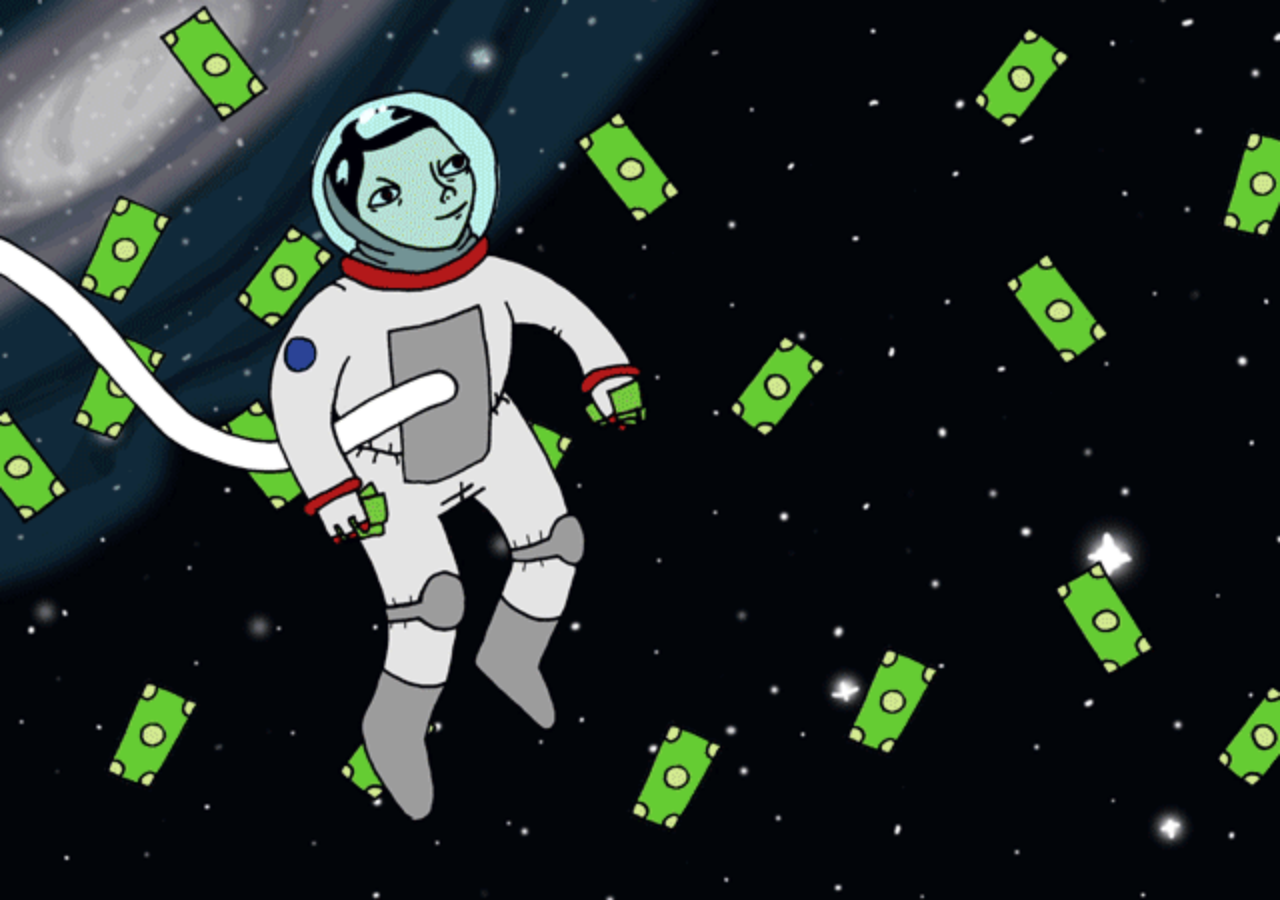
==== index.html @ 7a6a5b6b "first" ====
<!doctype html>
<html>
  <head>
    <title>WTF</title>
    <style>
      body {
        background-color: #000;
        background: none no-repeat center center fixed; 
        -webkit-background-size: cover;
        -moz-background-size: cover;
        -o-background-size: cover;
        background-size: cover;
      }
    </style>
  </head>
  <body>
    <script>
      var NUM_IMAGES = 14,
          body,
          curImage;

      function swapImage() {
        var randomImage = Math.ceil(Math.random()*NUM_IMAGES);

        // don't show the same image twice in a row:
        if (randomImage === curImage) { return swapImage(); }

        body.style.backgroundImage = 'url(images/' + randomImage + '.gif)';
        curImage = randomImage;

        setTimeout(swapImage, 5000);
      }

      window.onload = function() {
        body = document.getElementsByTagName('body')[0];
        swapImage();
      };
    </script>
  </body>
</html>
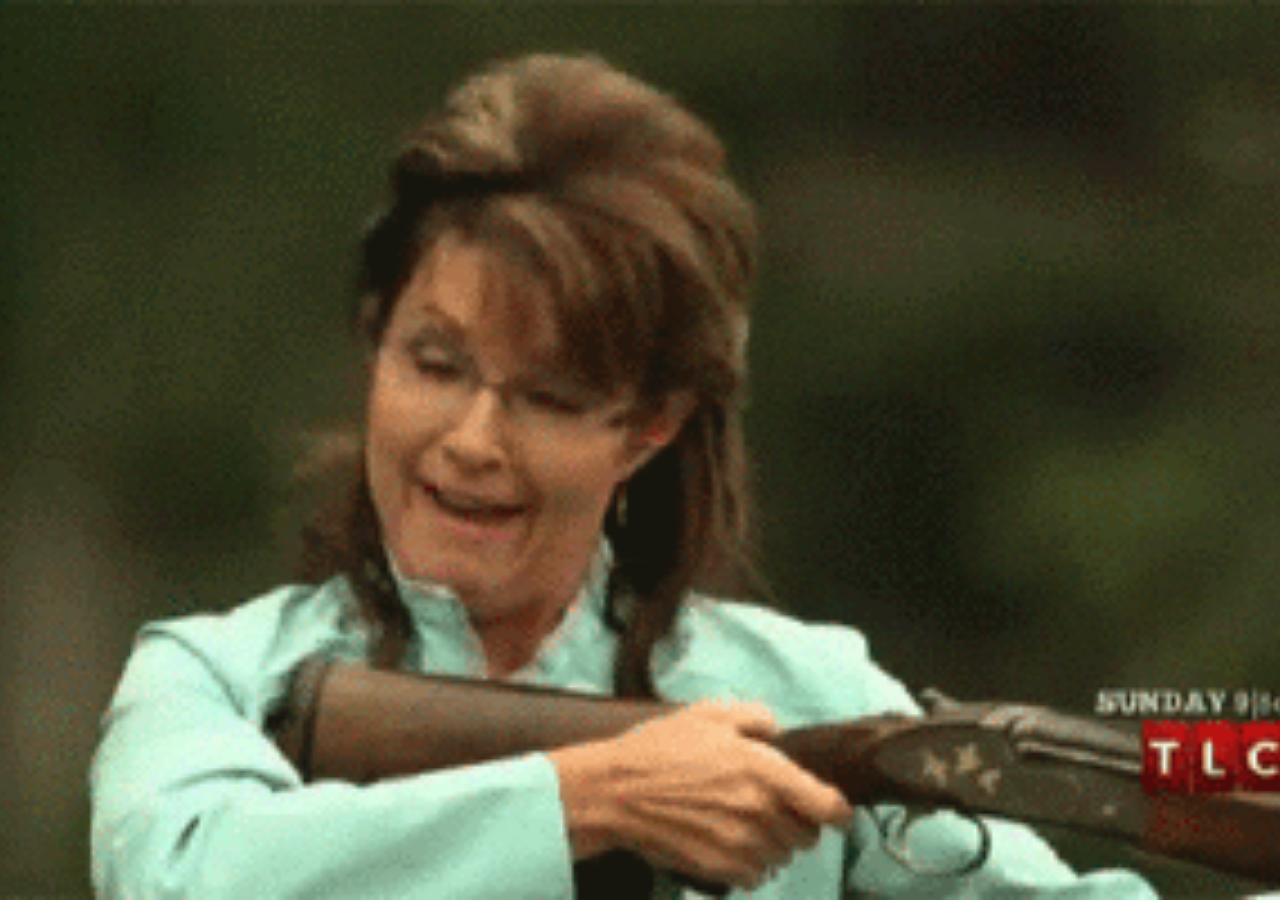
==== commit 71cbf4b1: "more images" ====
--- a/index.html
+++ b/index.html
@@ -15,7 +15,7 @@
   </head>
   <body>
     <script>
-      var NUM_IMAGES = 14,
+      var NUM_IMAGES = 33,
           body,
           curImage;
 
